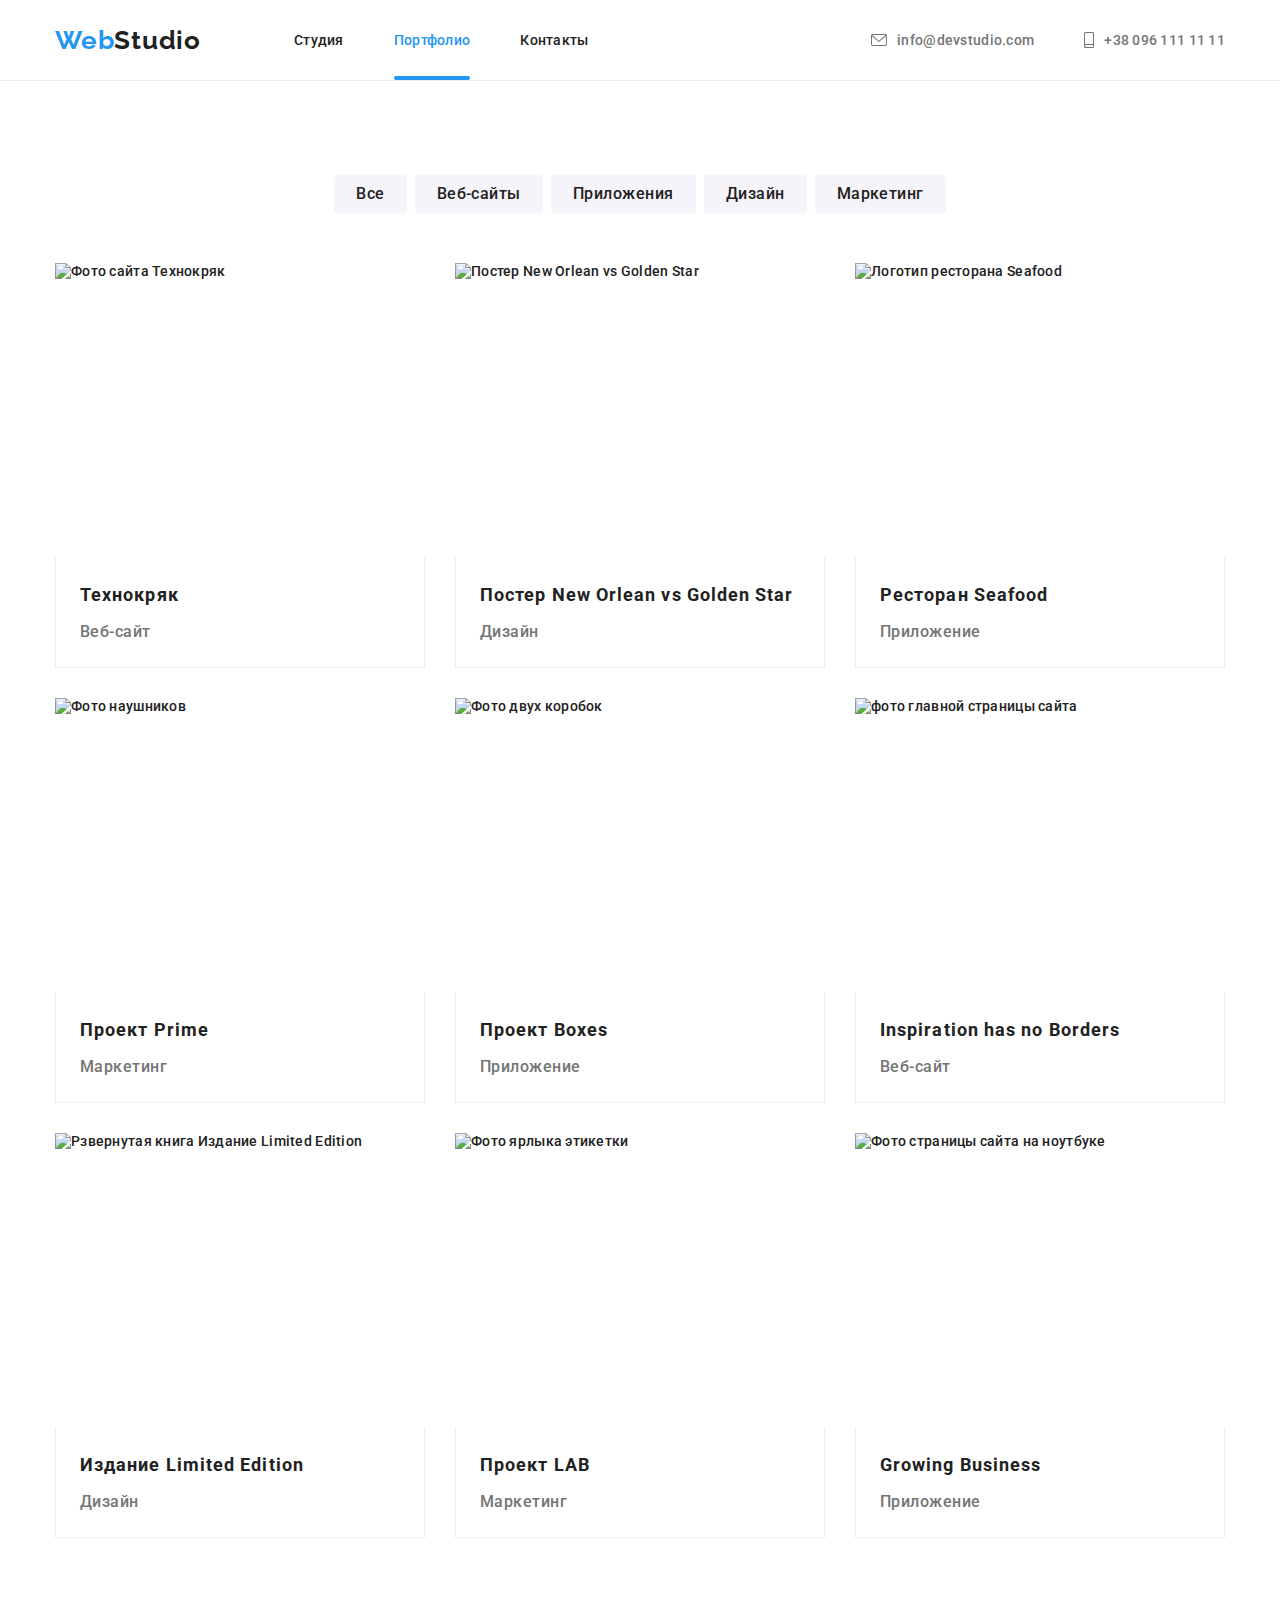
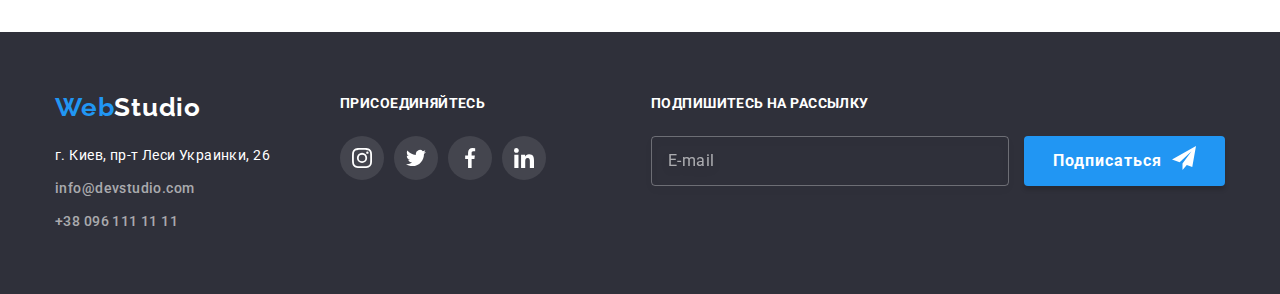
==== portfolio.html @ 84e0e822 "Добавлены основные файлы и оптимизированы картинки" ====
<!DOCTYPE html>
<html lang="ru">
  <head>
    <meta charset="UTF-8" />
    <meta http-equiv="X-UA-Compatible" content="IE=edge" />
    <meta name="viewport" content="width=device-width, initial-scale=1.0" />
    <title>Портфолио</title>
    <link rel="preconnect" href="https://fonts.gstatic.com" />
    <link
      href="https://fonts.googleapis.com/css2?family=Raleway:wght@700&family=Roboto:wght@400;500;700;900&display=swap"
      rel="stylesheet"
    />
    <link
      rel="stylesheet"
      href="https://cdnjs.cloudflare.com/ajax/libs/modern-normalize/1.0.0/modern-normalize.css"
    />
    <link rel="stylesheet" href="./css/main.min.css" />
  </head>
  <body>
  <header class="header">
      <div class="container header-block">
        <nav class="nav-block">
          <a href="./index.html" class="logo">
            <span class="logo-accent">Web</span>Studio</a
          >
          <ul class="nav-block__list list">
            <li class="nav-block__item">
              <a href="./index.html" class="nav-block__link">Студия</a>
            </li>
            <li class="nav-block__item">
              <a href="./portfolio.html" class="nav-block__link current">Портфолио</a>
            </li>
            <li class="nav-block__item"><a href="#address" class="nav-block__link">Контакты</a></li>
          </ul>
        </nav>

        <ul class="contact-nav__list list">
          <li class="contact-nav__item">
            <a href="mailto:info@devstudio.com" class="contact-nav__link">
              <svg class="contact-nav__icon" width="16" height="12">
                <use href="./images/sprite.svg#icon-mail"></use>
              </svg>
              info@devstudio.com
            </a>
          </li>
          <li class="contact-nav__item">
            <a href="tel:+380961111111" class="contact-nav__link">
              <svg class="contact-nav__icon" width="10" height="16">
                <use href="./images/sprite.svg#icon-smartphone"></use>
              </svg>
              +38 096 111 11 11
            </a>
          </li>
        </ul>
      </div>
    </header>
    <main>
      <section class="section">
        <div class="container">
          <ul class="button-project list">
            <li class="button-project__item">
              <button type="button" class="button-project__button">Все</button>
            </li>
            <li class="button-project__item">
              <button type="button" class="button-project__button">Веб-сайты</button>
            </li>
            <li class="button-project__item">
              <button type="button" class="button-project__button">Приложения</button>
            </li>
            <li class="button-project__item">
              <button type="button" class="button-project__button">Дизайн</button>
            </li>
            <li class="button-project__item">
              <button type="button" class="button-project__button">Маркетинг</button>
            </li>
          </ul>
          <h1 class="visually-hidden">Портфолио работ</h1>
          <div class="project">
            <ul class="project__list list">
              <li class="project__item">
                <a href="" class="project__link">
                  <div class="project__overlay">
                    <img
                      class="project__img"
                      src="./images/img1.jpg"
                      alt="Фото сайта Технокряк"
                      width="370"
                    />
                    <div class="project__wrapper">
                      <p class="project__text">
                        Технокряк это современная площадка распространения
                        коронавируса. Компании используют эту платформу для
                        цифрового шпионажа и атак на защищённые сервера
                        конкурентов.
                      </p>
                    </div>
                  </div>
                  <div class="project__box">
                    <h2 class="project__name">Технокряк</h2>
                    <p class="project__type">Веб-сайт</p>
                  </div>
                </a>
              </li>
              <li class="project__item">
                <a href="" class="project__link">
                  <div class="project__overlay">
                    <img
                      class="project__img"
                      src="./images/img2.jpg"
                      alt="Постер New Orlean vs Golden Star"
                      width="370"
                    />
                    <div class="project__wrapper">
                      <p class="project__text">
                        Технокряк это современная площадка распространения
                        коронавируса. Компании используют эту платформу для
                        цифрового шпионажа и атак на защищённые сервера
                        конкурентов.
                      </p>
                    </div>
                  </div>
                  <div class="project__box">
                    <h2 class="project__name">
                      Постер New Orlean vs Golden Star
                    </h2>
                    <p class="project__type">Дизайн</p>
                  </div>
                </a>
              </li>
              <li class="project__item">
                <a href="" class="project__link">
                  <div class="project__overlay">
                    <img
                      class="project__img"
                      src="./images/img3.jpg"
                      alt="Логотип ресторана Seafood"
                      width="370"
                    />
                    <div class="project__wrapper">
                      <p class="project__text">
                        Технокряк это современная площадка распространения
                        коронавируса. Компании используют эту платформу для
                        цифрового шпионажа и атак на защищённые сервера
                        конкурентов.
                      </p>
                    </div>
                  </div>
                  <div class="project__box">
                    <h2 class="project__name">Ресторан Seafood</h2>
                    <p class="project__type">Приложение</p>
                  </div>
                </a>
              </li>
              <li class="project__item">
                <a href="" class="project__link">
                  <div class="project__overlay">
                    <img
                      class="project__img"
                      src="./images/img4.jpg"
                      alt="Фото наушников"
                      width="370"
                    />
                    <div class="project__wrapper">
                      <p class="project__text">
                        Технокряк это современная площадка распространения
                        коронавируса. Компании используют эту платформу для
                        цифрового шпионажа и атак на защищённые сервера
                        конкурентов.
                      </p>
                    </div>
                  </div>
                  <div class="project__box">
                    <h2 class="project__name">Проект Prime</h2>
                    <p class="project__type">Маркетинг</p>
                  </div>
                </a>
              </li>
              <li class="project__item">
                <a href="" class="project__link">
                  <div class="project__overlay">
                    <img
                      class="project__img"
                      src="./images/img5.jpg"
                      alt="Фото двух коробок"
                      width="370"
                    />
                    <div class="project__wrapper">
                      <p class="project__text">
                        Технокряк это современная площадка распространения
                        коронавируса. Компании используют эту платформу для
                        цифрового шпионажа и атак на защищённые сервера
                        конкурентов.
                      </p>
                    </div>
                  </div>
                  <div class="project__box">
                    <h2 class="project__name">Проект Boxes</h2>
                    <p class="project__type">Приложение</p>
                  </div>
                </a>
              </li>
              <li class="project__item">
                <a href="" class="project__link">
                  <div class="project__overlay">
                    <img
                      class="project__img"
                      src="./images/img6.jpg"
                      alt="фото главной страницы сайта"
                      width="370"
                    />
                    <div class="project__wrapper">
                      <p class="project__text">
                        Технокряк это современная площадка распространения
                        коронавируса. Компании используют эту платформу для
                        цифрового шпионажа и атак на защищённые сервера
                        конкурентов.
                      </p>
                    </div>
                  </div>
                  <div class="project__box">
                    <h2 class="project__name">Inspiration has no Borders</h2>
                    <p class="project__type">Веб-сайт</p>
                  </div>
                </a>
              </li>
              <li class="project__item">
                <a href="" class="project__link">
                  <div class="project__overlay">
                    <img
                      class="project__img"
                      src="./images/img7.jpg"
                      alt="Рзвернутая книга Издание Limited Edition"
                      width="370"
                    />
                    <div class="project__wrapper">
                      <p class="project__text">
                        Технокряк это современная площадка распространения
                        коронавируса. Компании используют эту платформу для
                        цифрового шпионажа и атак на защищённые сервера
                        конкурентов.
                      </p>
                    </div>
                  </div>
                  <div class="project__box">
                    <h2 class="project__name">Издание Limited Edition</h2>
                    <p class="project__type">Дизайн</p>
                  </div>
                </a>
              </li>
              <li class="project__item">
                <a href="" class="project__link">
                  <div class="project__overlay">
                    <img
                      class="project__img"
                      src="./images/img8.jpg"
                      alt="Фото ярлыка этикетки"
                      width="370"
                    />
                    <div class="project__wrapper">
                      <p class="project__text">
                        Технокряк это современная площадка распространения
                        коронавируса. Компании используют эту платформу для
                        цифрового шпионажа и атак на защищённые сервера
                        конкурентов.
                      </p>
                    </div>
                  </div>
                  <div class="project__box">
                    <h2 class="project__name">Проект LAB</h2>
                    <p class="project__type">Маркетинг</p>
                  </div>
                </a>
              </li>
              <li class="project__item">
                <a href="" class="project__link">
                  <div class="project__overlay">
                    <img
                      class="project__img"
                      src="./images/img9.jpg"
                      alt="Фото страницы сайта на ноутбуке"
                      width="370"
                    />
                    <div class="project__wrapper">
                      <p class="project__text">
                        Технокряк это современная площадка распространения
                        коронавируса. Компании используют эту платформу для
                        цифрового шпионажа и атак на защищённые сервера
                        конкурентов.
                      </p>
                    </div>
                  </div>
                  <div class="project__box">
                    <h2 class="project__name">Growing Business</h2>
                    <p class="project__type">Приложение</p>
                  </div>
                </a>
              </li>
            </ul>
          </div>
        </div>
      </section>
    </main>
        <footer id="address" class="footer">
      <div class="container">
        <div>
          <a href="./index.html" class="logo footer-logo"
            ><span class="logo-accent">Web</span>Studio</a
          >
          <address class="address">
            г. Киев, пр-т Леси Украинки, 26
            <ul class="footer-list list">
              <li class="footer-list__item">
                <a href="mailto:info@devstudio.com" class="footer-list__link">
                  info@devstudio.com
                </a>
              </li>
              <li class="footer-list__item">
                <a href="tel:+380961111111" class="footer-list__link">+38 096 111 11 11</a>
              </li>
            </ul>
          </address>
        </div>
        <div class="footer-network">
          <b class="footer-network__title">присоединяйтесь</b>
          <ul class="footer-network__list list">
            <li class="footer-network__item">
              <a href="" aria-label="Instagram" class="footer-network__link">
                <svg width="20" height="20">
                  <use href="./images/sprite.svg#icon-instagram"></use>
                </svg>
              </a>
            </li>
            <li class="footer-network__item">
              <a href="" aria-label="Twitter" class="footer-network__link">
                <svg width="20" height="20">
                  <use href="./images/sprite.svg#icon-twitter"></use>
                </svg>
              </a>
            </li>
            <li class="footer-network__item">
              <a href="" aria-label="Facebook" class="footer-network__link">
                <svg width="20" height="20">
                  <use href="./images/sprite.svg#icon-facebook"></use>
                </svg>
              </a>
            </li>
            <li class="footer-network__item">
              <a href="" aria-label="LinkedIn" class="footer-network__link">
                <svg width="20" height="20">
                  <use href="./images/sprite.svg#icon-linkedin"></use>
                </svg>
              </a>
            </li>
          </ul>
        </div>
        <div class="footer-form">
          <b class="footer-form__title">Подпишитесь на рассылку</b>
          <form>
          <input class="footer-form__mail" type="email" name="footer-mail" placeholder="E-mail">
          <button class="footer-form__button" type="submit">Подписаться 
            <svg width="24" height="24" class="footer-form__icon">
              <use href="./images/sprite.svg#telegram"></use></svg>
          </button>
          </form>
      </div>
    </footer>
  </body>
</html>
---- css/main.min.css ----
h1,h2,h3,h4,h5,h6,p{padding:0;margin:0}.list{padding:0;margin:0;list-style:none}.visually-hidden{position:absolute;width:1px;height:1px;margin:-1px;border:0;padding:0;white-space:nowrap;clip-path:inset(100%);clip:rect(0 0 0 0);overflow:hidden}body{font-family:"Roboto",sans-serif;font-style:normal;font-size:14px;background-color:#fff;color:#212121}.container{width:1200px;padding-left:15px;padding-right:15px;margin:0 auto}.section{padding-top:94px;padding-bottom:94px}.section-title{margin-bottom:50px;font-weight:700;font-size:36px;line-height:1.17;text-align:center;letter-spacing:0.03em}.nav-block__link,.contact-nav__link,.project__link,.footer-list__link{font-weight:500;font-family:inherit;line-height:1.142;letter-spacing:0.02em;color:inherit;text-decoration:none;transition:color 250ms cubic-bezier(0.4, 0, 0.2, 1)}.contact-nav__link{display:flex;align-items:center;padding-top:32px;padding-bottom:32px;color:#757575}.contact-nav__link:hover,.contact-nav__link:focus{color:#2196f3}.nav-block__link{display:block;padding-top:32px;padding-bottom:32px}.nav-block__link:hover,.nav-block__link:focus{color:#2196f3}.socnetwork__link{display:flex;fill:#afb1b8;justify-content:center;align-items:center;width:44px;height:44px;border-radius:50%;transition:background-color 250ms cubic-bezier(0.4, 0, 0.2, 1),fill 250ms cubic-bezier(0.4, 0, 0.2, 1)}.socnetwork__link:hover,.socnetwork__link:focus{fill:#fff;background-color:#2196f3}.clients-box__link{display:flex;justify-content:center;align-items:center;border:1px solid #afb1b8;border-radius:4px;width:100%;height:100%;fill:#afb1b8;transition:border 250ms cubic-bezier(0.4, 0, 0.2, 1),fill 250ms cubic-bezier(0.4, 0, 0.2, 1)}.clients-box__link:focus,.clients-box__link:hover{fill:#2196f3;border:1px solid #2196f3}.project__link{display:inline-block;transition:box-shadow 250ms cubic-bezier(0.4, 0, 0.2, 1)}.project__link:hover,.project__link:focus{box-shadow:0px 1px 1px rgba(0,0,0,0.12),0px 4px 4px rgba(0,0,0,0.06),1px 4px 6px rgba(0,0,0,0.16)}.footer-list__link{font-family:inherit;font-size:14px;line-height:1.71;letter-spacing:0.03em;color:rgba(255,255,255,0.6)}.footer-network__link{display:flex;width:100%;height:100%;justify-content:center;align-items:center;fill:#fff;background-color:rgba(255,255,255,0.1);border-radius:50%;transition:background-color 250ms cubic-bezier(0.4, 0, 0.2, 1)}.footer-network__link:focus,.footer-network__link:hover{background-color:#2196f3}.header{border-bottom:1px solid #ececec}.header-block{display:flex}.nav-block{display:flex;align-items:center}.nav-block__list{display:flex}.nav-block__item+.nav-block__item{margin-left:50px}.nav-block__item:first-child{margin-left:93px}.contact-nav__list{display:flex;margin-left:auto}.contact-nav__item+.contact-nav__item{margin-left:50px}.contact-nav__icon{fill:currentColor;margin-right:10px}.current{position:relative;color:#2196f3}.current::after{position:absolute;bottom:0;left:0;content:"";display:inline-block;width:100%;height:4px;border-radius:2px;background-color:#2196f3}.logo{font-family:Raleway;font-weight:bold;font-size:26px;line-height:1.192;letter-spacing:0.03em;color:inherit;text-decoration:none;transition:color 250ms cubic-bezier(0.4, 0, 0.2, 1)}.logo:focus,.logo:hover{color:#2196f3}.logo-accent{color:#2196f3}.footer-logo{color:#fff}.hero{background-color:#2f303a;background-image:linear-gradient(rgba(47,48,58,0.4), rgba(47,48,58,0.4)),url(../images/fonhero.jpg);background-repeat:no-repeat;background-position:center;background-size:cover;max-width:1600px;height:600px;padding-top:200px;padding-bottom:200px;margin-left:auto;margin-right:auto}.hero__title{margin:0 auto 30px;width:696px;font-weight:900;font-size:44px;line-height:1.363;text-align:center;letter-spacing:0.06em;text-transform:uppercase;color:#fff}.hero__button{margin-left:auto;margin-right:auto;padding:10px 32px;border-radius:4px;border-style:none;display:block;font-weight:700;font-family:inherit;font-size:16px;line-height:1.875;letter-spacing:0.06em;background-color:#2196f3;color:#fff;cursor:pointer;transition:background-color 250ms cubic-bezier(0.4, 0, 0.2, 1)}.hero__button:hover,.hero__button:focus{background-color:#188ce8}.features{display:flex}.features__item{width:270px}.features__wrapper{display:flex;justify-content:center;align-items:center;height:120px;margin-bottom:30px;border-radius:4px;background-color:#f5f4fa}.features__item+.features__item{margin-left:30px}.features__title{margin-bottom:10px;font-weight:700;font-size:14px;line-height:1.142;letter-spacing:0.03em;text-transform:uppercase}.features__text{line-height:1.714;letter-spacing:0.03em;color:#757575}.work{padding-top:0}.foto-box{display:flex}.foto-box__item{position:relative}.foto-box__item+.foto-box__item{margin-left:30px}.foto-box__image{display:block}.foto-box__name{position:absolute;left:0;bottom:0;padding-top:27px;padding-bottom:27px;width:100%;height:70px;background-color:rgba(47,48,58,0.8);z-index:2}.foto-box__text{font-weight:700;line-height:1, 142;text-align:center;letter-spacing:0.03em;text-transform:uppercase;color:#fff}.team{background-color:#f5f4fa}.team-box{display:flex}.team-box__item+.team-box__item{margin-left:30px}.team-box__item{background:#fff;box-shadow:0px 1px 3px rgba(0,0,0,0.12),0px 1px 1px rgba(0,0,0,0.14),0px 2px 1px rgba(0,0,0,0.2);border-radius:0px 0px 4px 4px}.team-box__wrapper{padding:30px 32px}.team-box__name{font-weight:500;font-size:16px;line-height:1.18;letter-spacing:0.03em;text-align:center;margin-bottom:10px}.team-box__profession{margin-bottom:16px;font-weight:400;font-size:16px;line-height:1.18;letter-spacing:0.03em;color:#757575;text-align:center}.socnetwork{display:flex;justify-content:space-between;align-items:center}.clients-box{display:flex;justify-content:space-between}.clients-box__item{width:170px;height:92px}.button-project{display:flex;justify-content:center}.button-project__item:not(:last-child){margin-right:8px}.button-project__button{display:block;font-family:inherit;font-weight:500;font-size:16px;line-height:1.625;text-align:center;letter-spacing:0.03em;color:#212121;padding:6px 22px;background:#f5f4fa;border-radius:4px;border-style:none;cursor:pointer;transition:box-shadow 250ms cubic-bezier(0.4, 0, 0.2, 1),color 250ms cubic-bezier(0.4, 0, 0.2, 1),background-color 250ms cubic-bezier(0.4, 0, 0.2, 1)}.button-project__button:hover,.button-project__button:focus{background-color:#2196f3;color:#fff;box-shadow:0px 3px 1px rgba(0,0,0,0.1),0px 1px 2px rgba(0,0,0,0.08),0px 2px 2px rgba(0,0,0,0.12)}.project__img{display:block}.project{margin-top:50px}.project__list{display:flex;flex-wrap:wrap}.project__item:not(:nth-child(3n)){margin-right:30px}.project__item:not(:nth-last-child(-n+3)){margin-bottom:30px}.project__name{font-weight:700;font-size:18px;line-height:2;letter-spacing:0.06em}.project__type{margin-top:4px;font-size:16px;line-height:1.87;letter-spacing:0.03em;color:#757575}.project__box{padding-top:20px;padding-left:24px;padding-bottom:20px;border-left:1px solid #eeeeee;border-right:1px solid #eeeeee;border-bottom:1px solid #eeeeee;background:#fff}.project__overlay{position:relative;overflow:hidden;width:370px;height:294px}.project__wrapper{position:absolute;left:0;top:0;padding:63px 24px;width:100%;height:100%;background:rgba(33,150,243,0.9);transform:translateY(100%);transition:transform 250ms cubic-bezier(0.4, 0, 0.2, 1)}.project__text{font-family:Roboto;font-style:normal;font-weight:400;font-size:18px;line-height:1.56;letter-spacing:0.03em;color:#fff}.project__link:hover .project__wrapper,.project__link:focus .project__wrapper{transform:translateY(0)}.footer{padding-top:60px;padding-bottom:60px;background-color:#2f303a;color:#fff;line-height:1.714;letter-spacing:0.03em}.footer .container{display:flex}.address{margin-top:20px;font-style:inherit;font-weight:400;line-height:1.71;letter-spacing:0.03em}.footer-list__item{margin-top:9px}.footer-network__title,.footer-form__title{display:block;font-weight:700;font-size:14px;line-height:1, 14;letter-spacing:0.03em;text-transform:uppercase;margin-bottom:20px}.footer-network{margin-left:70px}.footer-network__list{display:flex;width:206px;justify-content:space-between}.footer-network__item{width:44px;height:44px}.backdrop{position:fixed;top:0;left:0;width:100%;height:100%;background-color:rgba(0,0,0,0.2);opacity:1;visibility:visible;z-index:3;transition:opacity 250ms cubic-bezier(0.4, 0, 0.2, 1),visibility 250ms cubic-bezier(0.4, 0, 0.2, 1)}.backdrop.is-hidden{visibility:hidden;opacity:0;pointer-events:none}.modal{position:absolute;top:50%;left:50%;min-width:528px;min-height:581px;padding:40px;background-color:#fff;box-shadow:0px 1px 3px rgba(0,0,0,0.12),0px 1px 1px rgba(0,0,0,0.14),0px 2px 1px rgba(0,0,0,0.2);border-radius:4px;transform:translate(-50%, -50%) scale(1);transition:transform 250ms cubic-bezier(0.4, 0, 0.2, 1)}.backdrop.is-hidden .modal{transform:translate(-50%, -50%) scale(1.4)}.modal__button{position:absolute;top:8px;right:8px;width:30px;height:30px;color:currentColor;background-color:#fff;border-radius:50%;border:1px solid rgba(0,0,0,0.1);box-sizing:border-box;cursor:pointer;fill:currentColor;transition:fill 250ms cubic-bezier(0.4, 0, 0.2, 1)}.modal__button:hover,.modal__button:focus{fill:#2196f3}.modal__icon{position:absolute;top:50%;left:50%;transform:translate(-50%, -50%);fill:inherit}.footer-form{margin-left:auto}.footer-form__mail{display:inline-block;width:358px;height:50px;padding-left:16px;border:1px solid rgba(255,255,255,0.3);box-sizing:border-box;filter:drop-shadow(0px 4px 4px rgba(0,0,0,0.15));border-radius:4px;background-color:inherit;color:#fff;cursor:pointer}.footer-form__mail::placeholder{font-size:16px;line-height:1.25;letter-spacing:0.03em;color:rgba(255,255,255,0.6)}.footer-form__button{display:inline-flex;text-align:center;justify-content:center;padding:8px 27px;margin-left:12px;background:#2196f3;border-color:transparent;box-shadow:0px 4px 4px rgba(0,0,0,0.15);border-radius:4px;color:#fff;font-weight:700;font-size:16px;line-height:1.875;letter-spacing:0.06em;cursor:pointer}.footer-form__icon{margin-left:10px}.form__title{font-family:Roboto;font-style:normal;font-weight:700;font-size:20px;line-height:1.15;text-align:center;letter-spacing:0.03em;margin-bottom:12px}.form__field{position:relative;display:flex;flex-direction:column;font-weight:400;font-size:12px;line-height:1.17;letter-spacing:0.01em;margin-bottom:10px}.textarea{margin-bottom:20px}.form__text{margin-bottom:4px;color:#757575}.form__input{height:40px;border:1px solid rgba(33,33,33,0.2);box-sizing:border-box;border-radius:4px;padding-left:42px;transition:border 250ms cubic-bezier(0.4, 0, 0.2, 1),cursor 250ms cubic-bezier(0.4, 0, 0.2, 1)}.form__field:hover .form__input,.form__field:focus .form__input{border:1px solid #2196f3;cursor:pointer}.form__icon{position:absolute;top:65%;left:12px;transform:translateY(-50%);width:18px;fill:currentColor;transition:fill 250ms cubic-bezier(0.4, 0, 0.2, 1)}.form__field:hover .form__icon,.form__field:focus .form__icon{fill:#2196f3}.form__feedback{resize:none;height:120px;padding:12px 16px;border:1px solid rgba(33,33,33,0.2);box-sizing:border-box;border-radius:2px;transition:border 250ms cubic-bezier(0.4, 0, 0.2, 1),cursor 250ms cubic-bezier(0.4, 0, 0.2, 1)}.form__field:hover .form__feedback,.form__field:focus .form__feedback{border:1px solid #2196f3;cursor:pointer}.policy{position:relative}.policy__checkbox{appearance:none}.policy__text{display:inline-block;margin-bottom:30px;margin-left:36px;font-style:normal;font-weight:400;font-size:14px;line-height:1.71;letter-spacing:0.03em;color:#757575}.policy__link{color:#2196f3}.policy__icon{position:absolute;top:5px;left:13px;width:16px;height:15px;border:2px solid #212121;border-radius:4px;background-size:contain;transition:background-color 250ms cubic-bezier(0.4, 0, 0.2, 1),border 250ms cubic-bezier(0.4, 0, 0.2, 1)}.policy__checkbox:checked+.policy__text .policy__icon{background-color:#2196f3;border:none}.form__button{display:flex;text-align:center;justify-content:center;padding:8px 54px;margin-right:auto;margin-left:auto;background:#2196f3;border-color:transparent;box-shadow:0px 4px 4px rgba(0,0,0,0.15);border-radius:4px;color:#fff;font-weight:700;font-size:16px;line-height:1.875;letter-spacing:0.06em;cursor:pointer}
/*# sourceMappingURL=main.min.css.map */
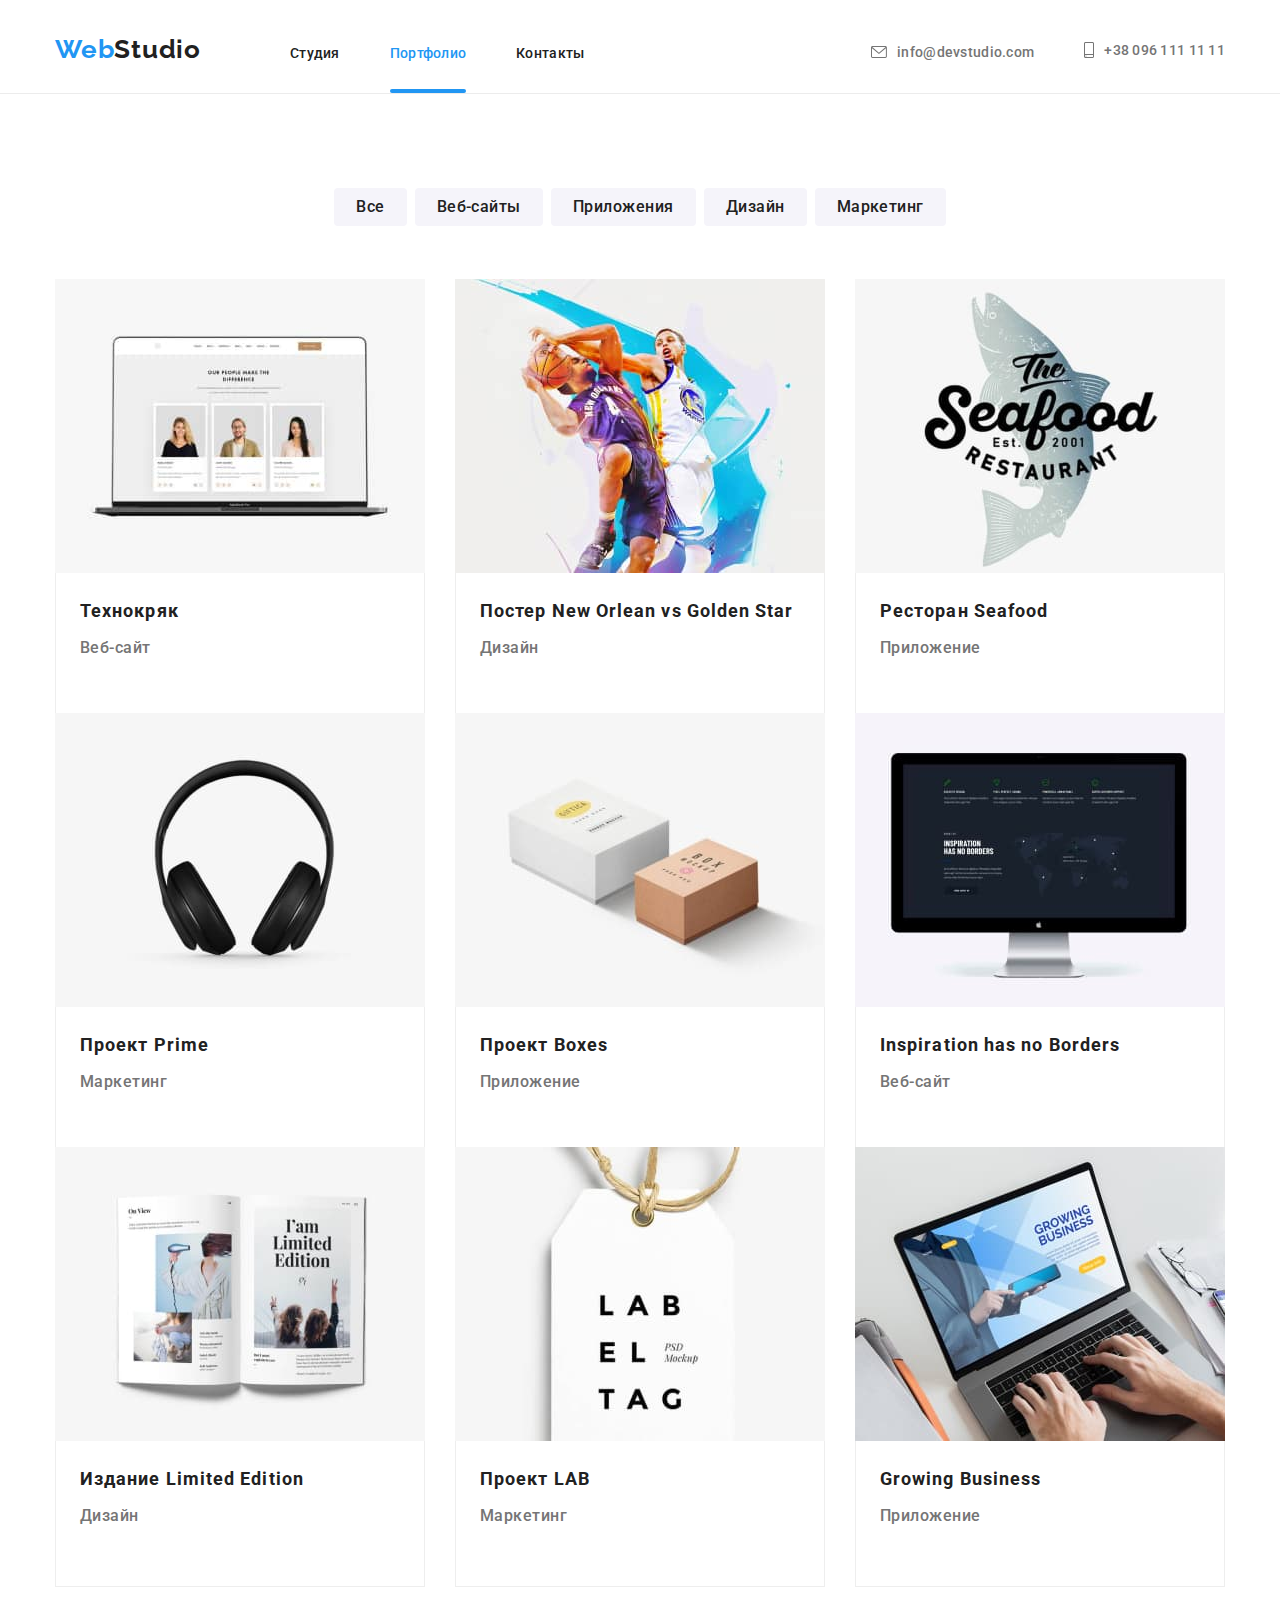
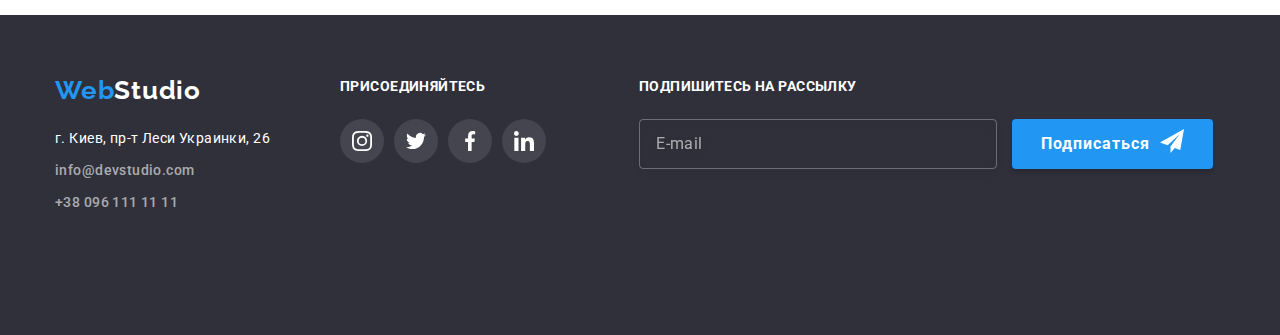
==== commit 004e14f7: "Сделана разметка для 4 вариантов" ====
--- a/portfolio.html
+++ b/portfolio.html
@@ -17,74 +17,101 @@
     <link rel="stylesheet" href="./css/main.min.css" />
   </head>
   <body>
-  <header class="header">
+    <header class="header">
       <div class="container header-block">
-        <nav class="nav-block">
-          <a href="./index.html" class="logo">
-            <span class="logo-accent">Web</span>Studio</a
-          >
-          <ul class="nav-block__list list">
-            <li class="nav-block__item">
-              <a href="./index.html" class="nav-block__link">Студия</a>
-            </li>
-            <li class="nav-block__item">
-              <a href="./portfolio.html" class="nav-block__link current">Портфолио</a>
-            </li>
-            <li class="nav-block__item"><a href="#address" class="nav-block__link">Контакты</a></li>
+        <a href="./index.html" class="logo">
+          <span class="logo-accent">Web</span>Studio</a
+        >
+        <button type="button" class="header-modal__button menu-open">
+          <svg width="40" height="40" class="header-modal__svg">
+            <use href="./images/sprite.svg#menu-open"></use>
+          </svg>
+        </button>
+        <div class="header-nav">
+          <nav class="nav-block">
+            <ul class="nav-block__list">
+              <li class="nav-block__item">
+                <a href="./index.html" class="nav-block__link">Студия</a>
+              </li>
+              <li class="nav-block__item">
+                <a href="./portfolio.html" class="nav-block__link current"
+                  >Портфолио</a
+                >
+              </li>
+              <li class="nav-block__item">
+                <a href="#address" class="nav-block__link">Контакты</a>
+              </li>
+            </ul>
+          </nav>
+
+          <ul class="contact-nav__list">
+            <li class="contact-nav__item">
+              <a href="mailto:info@devstudio.com" class="contact-nav__link">
+                <svg class="contact-nav__icon" width="16" height="12">
+                  <use href="./images/sprite.svg#icon-mail"></use>
+                </svg>
+                info@devstudio.com
+              </a>
+            </li>
+            <li class="contact-nav__item">
+              <a href="tel:+380961111111" class="contact-nav__link">
+                <svg class="contact-nav__icon" width="10" height="16">
+                  <use href="./images/sprite.svg#icon-smartphone"></use>
+                </svg>
+                +38 096 111 11 11
+              </a>
+            </li>
           </ul>
-        </nav>
-
-        <ul class="contact-nav__list list">
-          <li class="contact-nav__item">
-            <a href="mailto:info@devstudio.com" class="contact-nav__link">
-              <svg class="contact-nav__icon" width="16" height="12">
-                <use href="./images/sprite.svg#icon-mail"></use>
-              </svg>
-              info@devstudio.com
-            </a>
-          </li>
-          <li class="contact-nav__item">
-            <a href="tel:+380961111111" class="contact-nav__link">
-              <svg class="contact-nav__icon" width="10" height="16">
-                <use href="./images/sprite.svg#icon-smartphone"></use>
-              </svg>
-              +38 096 111 11 11
-            </a>
-          </li>
-        </ul>
+        </div>
       </div>
     </header>
     <main>
       <section class="section">
         <div class="container">
-          <ul class="button-project list">
+          <ul class="button-project">
             <li class="button-project__item">
               <button type="button" class="button-project__button">Все</button>
             </li>
             <li class="button-project__item">
-              <button type="button" class="button-project__button">Веб-сайты</button>
+              <button type="button" class="button-project__button">
+                Веб-сайты
+              </button>
             </li>
             <li class="button-project__item">
-              <button type="button" class="button-project__button">Приложения</button>
+              <button type="button" class="button-project__button">
+                Приложения
+              </button>
             </li>
             <li class="button-project__item">
-              <button type="button" class="button-project__button">Дизайн</button>
+              <button type="button" class="button-project__button">
+                Дизайн
+              </button>
             </li>
             <li class="button-project__item">
-              <button type="button" class="button-project__button">Маркетинг</button>
+              <button type="button" class="button-project__button">
+                Маркетинг
+              </button>
             </li>
           </ul>
           <h1 class="visually-hidden">Портфолио работ</h1>
           <div class="project">
-            <ul class="project__list list">
-              <li class="project__item">
-                <a href="" class="project__link">
-                  <div class="project__overlay">
-                    <img
-                      class="project__img"
-                      src="./images/img1.jpg"
+            <ul class="project__list">
+              <li class="project__item">
+                <a href="" class="project__link">
+                  <div class="project__overlay">
+                    <img
+                      class="project__img"
+                      srcset="
+                        ./images/tablet/img1.jpg    354w,
+                        ./images/desktop/img1.jpg   370w,
+                        ./images/mobile/img1.jpg    450w,
+                        ./images/tablet/img12x.jpg  708w,
+                        ./images/desktop/img12x.jpg 740w,
+                        ./images/mobile/img12x.jpg  900w
+                      "
+                      sizes="(min-width: 1200px) 370px, (min-width: 768px) 354px, (min-width: 480px) 450px, 270px"
+                      src="./images/tablet/img1.jpg"
                       alt="Фото сайта Технокряк"
-                      width="370"
                     />
                     <div class="project__wrapper">
                       <p class="project__text">
@@ -106,9 +133,17 @@
                   <div class="project__overlay">
                     <img
                       class="project__img"
-                      src="./images/img2.jpg"
+                      srcset="
+                        ./images/tablet/img2.jpg    354w,
+                        ./images/desktop/img2.jpg   370w,
+                        ./images/mobile/img2.jpg    450w,
+                        ./images/tablet/img22x.jpg  708w,
+                        ./images/desktop/img22x.jpg 740w,
+                        ./images/mobile/img22x.jpg  900w
+                      "
+                      sizes="(min-width: 1200px) 370px, (min-width: 768px) 354px, (min-width: 480px) 450px, 270px"
+                      src="./images/tablet/img2.jpg"
                       alt="Постер New Orlean vs Golden Star"
-                      width="370"
                     />
                     <div class="project__wrapper">
                       <p class="project__text">
@@ -132,9 +167,17 @@
                   <div class="project__overlay">
                     <img
                       class="project__img"
-                      src="./images/img3.jpg"
+                      srcset="
+                        ./images/tablet/img3.jpg    354w,
+                        ./images/desktop/img3.jpg   370w,
+                        ./images/mobile/img3.jpg    450w,
+                        ./images/tablet/img32x.jpg  708w,
+                        ./images/desktop/img32x.jpg 740w,
+                        ./images/mobile/img32x.jpg  900w
+                      "
+                      sizes="(min-width: 1200px) 370px, (min-width: 768px) 354px, (min-width: 480px) 450px, 270px"
+                      src="./images/tablet/img3.jpg"
                       alt="Логотип ресторана Seafood"
-                      width="370"
                     />
                     <div class="project__wrapper">
                       <p class="project__text">
@@ -156,9 +199,17 @@
                   <div class="project__overlay">
                     <img
                       class="project__img"
-                      src="./images/img4.jpg"
+                      srcset="
+                        ./images/tablet/img4.jpg    354w,
+                        ./images/desktop/img4.jpg   370w,
+                        ./images/mobile/img4.jpg    450w,
+                        ./images/tablet/img42x.jpg  708w,
+                        ./images/desktop/img42x.jpg 740w,
+                        ./images/mobile/img42x.jpg  900w
+                      "
+                      sizes="(min-width: 1200px) 370px, (min-width: 768px) 354px, (min-width: 480px) 450px, 270px"
+                      src="./images/tablet/img4.jpg"
                       alt="Фото наушников"
-                      width="370"
                     />
                     <div class="project__wrapper">
                       <p class="project__text">
@@ -180,9 +231,17 @@
                   <div class="project__overlay">
                     <img
                       class="project__img"
-                      src="./images/img5.jpg"
+                      srcset="
+                        ./images/tablet/img5.jpg    354w,
+                        ./images/desktop/img5.jpg   370w,
+                        ./images/mobile/img5.jpg    450w,
+                        ./images/tablet/img52x.jpg  708w,
+                        ./images/desktop/img52x.jpg 740w,
+                        ./images/mobile/img52x.jpg  900w
+                      "
+                      sizes="(min-width: 1200px) 370px, (min-width: 768px) 354px, (min-width: 480px) 450px, 270px"
+                      src="./images/tablet/img5.jpg"
                       alt="Фото двух коробок"
-                      width="370"
                     />
                     <div class="project__wrapper">
                       <p class="project__text">
@@ -204,9 +263,17 @@
                   <div class="project__overlay">
                     <img
                       class="project__img"
-                      src="./images/img6.jpg"
+                      srcset="
+                        ./images/tablet/img6.jpg    354w,
+                        ./images/desktop/img6.jpg   370w,
+                        ./images/mobile/img6.jpg    450w,
+                        ./images/tablet/img62x.jpg  708w,
+                        ./images/desktop/img62x.jpg 740w,
+                        ./images/mobile/img62x.jpg  900w
+                      "
+                      sizes="(min-width: 1200px) 370px, (min-width: 768px) 354px, (min-width: 480px) 450px, 270px"
+                      src="./images/tablet/img6.jpg"
                       alt="фото главной страницы сайта"
-                      width="370"
                     />
                     <div class="project__wrapper">
                       <p class="project__text">
@@ -228,9 +295,17 @@
                   <div class="project__overlay">
                     <img
                       class="project__img"
-                      src="./images/img7.jpg"
+                      srcset="
+                        ./images/tablet/img7.jpg    354w,
+                        ./images/desktop/img7.jpg   370w,
+                        ./images/mobile/img7.jpg    450w,
+                        ./images/tablet/img72x.jpg  708w,
+                        ./images/desktop/img72x.jpg 740w,
+                        ./images/mobile/img72x.jpg  900w
+                      "
+                      sizes="(min-width: 1200px) 370px, (min-width: 768px) 354px, (min-width: 480px) 450px, 270px"
+                      src="./images/tablet/img7.jpg"
                       alt="Рзвернутая книга Издание Limited Edition"
-                      width="370"
                     />
                     <div class="project__wrapper">
                       <p class="project__text">
@@ -252,9 +327,17 @@
                   <div class="project__overlay">
                     <img
                       class="project__img"
-                      src="./images/img8.jpg"
+                      srcset="
+                        ./images/tablet/img8.jpg    354w,
+                        ./images/desktop/img8.jpg   370w,
+                        ./images/mobile/img8.jpg    450w,
+                        ./images/tablet/img82x.jpg  708w,
+                        ./images/desktop/img82x.jpg 740w,
+                        ./images/mobile/img82x.jpg  900w
+                      "
+                      sizes="(min-width: 1200px) 370px, (min-width: 768px) 354px, (min-width: 480px) 450px, 270px"
+                      src="./images/tablet/img8.jpg"
                       alt="Фото ярлыка этикетки"
-                      width="370"
                     />
                     <div class="project__wrapper">
                       <p class="project__text">
@@ -276,9 +359,17 @@
                   <div class="project__overlay">
                     <img
                       class="project__img"
-                      src="./images/img9.jpg"
+                      srcset="
+                        ./images/tablet/img9.jpg    354w,
+                        ./images/desktop/img9.jpg   370w,
+                        ./images/mobile/img9.jpg    450w,
+                        ./images/tablet/img92x.jpg  708w,
+                        ./images/desktop/img92x.jpg 740w,
+                        ./images/mobile/img92x.jpg  900w
+                      "
+                      sizes="(min-width: 1200px) 370px, (min-width: 768px) 354px, (min-width: 480px) 450px, 270px"
+                      src="./images/tablet/img9.jpg"
                       alt="Фото страницы сайта на ноутбуке"
-                      width="370"
                     />
                     <div class="project__wrapper">
                       <p class="project__text">
@@ -300,69 +391,140 @@
         </div>
       </section>
     </main>
-        <footer id="address" class="footer">
+    <footer id="address" class="footer">
       <div class="container">
-        <div>
-          <a href="./index.html" class="logo footer-logo"
-            ><span class="logo-accent">Web</span>Studio</a
-          >
-          <address class="address">
-            г. Киев, пр-т Леси Украинки, 26
-            <ul class="footer-list list">
-              <li class="footer-list__item">
-                <a href="mailto:info@devstudio.com" class="footer-list__link">
-                  info@devstudio.com
-                </a>
-              </li>
-              <li class="footer-list__item">
-                <a href="tel:+380961111111" class="footer-list__link">+38 096 111 11 11</a>
+        <div class="footer__wrapper">
+          <div>
+            <a href="./index.html" class="logo footer-logo"
+              ><span class="logo-accent">Web</span>Studio</a
+            >
+            <address class="address">
+              г. Киев, пр-т Леси Украинки, 26
+              <ul class="footer-list">
+                <li class="footer-list__item">
+                  <a href="mailto:info@devstudio.com" class="footer-list__link">
+                    info@devstudio.com
+                  </a>
+                </li>
+                <li class="footer-list__item">
+                  <a href="tel:+380961111111" class="footer-list__link"
+                    >+38 096 111 11 11</a
+                  >
+                </li>
+              </ul>
+            </address>
+          </div>
+
+          <div class="footer-network">
+            <b class="footer-network__title">присоединяйтесь</b>
+            <ul class="footer-network__list">
+              <li class="footer-network__item">
+                <a href="" aria-label="Instagram" class="footer-network__link">
+                  <svg width="20" height="20">
+                    <use href="./images/sprite.svg#icon-instagram"></use>
+                  </svg>
+                </a>
+              </li>
+              <li class="footer-network__item">
+                <a href="" aria-label="Twitter" class="footer-network__link">
+                  <svg width="20" height="20">
+                    <use href="./images/sprite.svg#icon-twitter"></use>
+                  </svg>
+                </a>
+              </li>
+              <li class="footer-network__item">
+                <a href="" aria-label="Facebook" class="footer-network__link">
+                  <svg width="20" height="20">
+                    <use href="./images/sprite.svg#icon-facebook"></use>
+                  </svg>
+                </a>
+              </li>
+              <li class="footer-network__item">
+                <a href="" aria-label="LinkedIn" class="footer-network__link">
+                  <svg width="20" height="20">
+                    <use href="./images/sprite.svg#icon-linkedin"></use>
+                  </svg>
+                </a>
               </li>
             </ul>
-          </address>
-        </div>
-        <div class="footer-network">
-          <b class="footer-network__title">присоединяйтесь</b>
-          <ul class="footer-network__list list">
-            <li class="footer-network__item">
-              <a href="" aria-label="Instagram" class="footer-network__link">
-                <svg width="20" height="20">
-                  <use href="./images/sprite.svg#icon-instagram"></use>
-                </svg>
-              </a>
-            </li>
-            <li class="footer-network__item">
-              <a href="" aria-label="Twitter" class="footer-network__link">
-                <svg width="20" height="20">
-                  <use href="./images/sprite.svg#icon-twitter"></use>
-                </svg>
-              </a>
-            </li>
-            <li class="footer-network__item">
-              <a href="" aria-label="Facebook" class="footer-network__link">
-                <svg width="20" height="20">
-                  <use href="./images/sprite.svg#icon-facebook"></use>
-                </svg>
-              </a>
-            </li>
-            <li class="footer-network__item">
-              <a href="" aria-label="LinkedIn" class="footer-network__link">
-                <svg width="20" height="20">
-                  <use href="./images/sprite.svg#icon-linkedin"></use>
-                </svg>
-              </a>
-            </li>
-          </ul>
+          </div>
         </div>
         <div class="footer-form">
           <b class="footer-form__title">Подпишитесь на рассылку</b>
           <form>
-          <input class="footer-form__mail" type="email" name="footer-mail" placeholder="E-mail">
-          <button class="footer-form__button" type="submit">Подписаться 
-            <svg width="24" height="24" class="footer-form__icon">
-              <use href="./images/sprite.svg#telegram"></use></svg>
-          </button>
+            <input
+              class="footer-form__mail"
+              type="email"
+              name="footer-mail"
+              placeholder="E-mail"
+            />
+            <button class="footer-form__button" type="submit">
+              Подписаться
+              <svg width="24" height="24" class="footer-form__icon">
+                <use href="./images/sprite.svg#telegram"></use>
+              </svg>
+            </button>
           </form>
+        </div>
       </div>
     </footer>
+    <div class="mobile-nav is-hidden">
+      <div class="mobile-nav__container">
+        <button type="button" class="header-modal__button menu-close">
+          <svg width="40" height="40" class="header-modal__svg">
+            <use href="./images/sprite.svg#menu-close"></use>
+          </svg>
+        </button>
+        <ul class="mobile-nav__list">
+          <li class="mobile-nav__item">
+            <a href="./index.html" class="mobile-nav__link">Студия</a>
+          </li>
+          <li class="mobile-nav__item">
+            <a href="./portfolio.html" class="mobile-nav__link current-mobile"
+              >Портфолио</a
+            >
+          </li>
+          <li class="mobile-nav__item">
+            <a href="#address" class="mobile-nav__link">Контакты</a>
+          </li>
+        </ul>
+        <div class="mobile-nav__wrapper">
+          <ul class="mobile-nav__contact-list">
+            <li
+              class="
+                mobile-nav__contact-item mobile-nav__contact-item--big-blue
+              "
+            >
+              <a href="tel:+380961111111" class="mobile-nav__contact-link">
+                +38 096 111 11 11
+              </a>
+            </li>
+            <li class="mobile-nav__contact-item">
+              <a
+                href="mailto:info@devstudio.com"
+                class="mobile-nav__contact-link"
+              >
+                info@devstudio.com
+              </a>
+            </li>
+          </ul>
+          <ul class="mobile-nav__social-list">
+            <li class="mobile-nav__social-item">
+              <a href="#" class="mobile-nav__social-link"> Instagram </a>
+            </li>
+            <li class="mobile-nav__social-item">
+              <a href="#" class="mobile-nav__social-link"> Twitter </a>
+            </li>
+            <li class="mobile-nav__social-item">
+              <a href="#" class="mobile-nav__social-link"> Facebook </a>
+            </li>
+            <li class="mobile-nav__social-item">
+              <a href="#" class="mobile-nav__social-link"> LinkedIn </a>
+            </li>
+          </ul>
+        </div>
+      </div>
+    </div>
+    <script src="./js/menu.js"></script>
   </body>
 </html>
--- a/css/main.min.css
+++ b/css/main.min.css
@@ -1,2 +1,2 @@
-h1,h2,h3,h4,h5,h6,p{padding:0;margin:0}.list{padding:0;margin:0;list-style:none}.visually-hidden{position:absolute;width:1px;height:1px;margin:-1px;border:0;padding:0;white-space:nowrap;clip-path:inset(100%);clip:rect(0 0 0 0);overflow:hidden}body{font-family:"Roboto",sans-serif;font-style:normal;font-size:14px;background-color:#fff;color:#212121}.container{width:1200px;padding-left:15px;padding-right:15px;margin:0 auto}.section{padding-top:94px;padding-bottom:94px}.section-title{margin-bottom:50px;font-weight:700;font-size:36px;line-height:1.17;text-align:center;letter-spacing:0.03em}.nav-block__link,.contact-nav__link,.project__link,.footer-list__link{font-weight:500;font-family:inherit;line-height:1.142;letter-spacing:0.02em;color:inherit;text-decoration:none;transition:color 250ms cubic-bezier(0.4, 0, 0.2, 1)}.contact-nav__link{display:flex;align-items:center;padding-top:32px;padding-bottom:32px;color:#757575}.contact-nav__link:hover,.contact-nav__link:focus{color:#2196f3}.nav-block__link{display:block;padding-top:32px;padding-bottom:32px}.nav-block__link:hover,.nav-block__link:focus{color:#2196f3}.socnetwork__link{display:flex;fill:#afb1b8;justify-content:center;align-items:center;width:44px;height:44px;border-radius:50%;transition:background-color 250ms cubic-bezier(0.4, 0, 0.2, 1),fill 250ms cubic-bezier(0.4, 0, 0.2, 1)}.socnetwork__link:hover,.socnetwork__link:focus{fill:#fff;background-color:#2196f3}.clients-box__link{display:flex;justify-content:center;align-items:center;border:1px solid #afb1b8;border-radius:4px;width:100%;height:100%;fill:#afb1b8;transition:border 250ms cubic-bezier(0.4, 0, 0.2, 1),fill 250ms cubic-bezier(0.4, 0, 0.2, 1)}.clients-box__link:focus,.clients-box__link:hover{fill:#2196f3;border:1px solid #2196f3}.project__link{display:inline-block;transition:box-shadow 250ms cubic-bezier(0.4, 0, 0.2, 1)}.project__link:hover,.project__link:focus{box-shadow:0px 1px 1px rgba(0,0,0,0.12),0px 4px 4px rgba(0,0,0,0.06),1px 4px 6px rgba(0,0,0,0.16)}.footer-list__link{font-family:inherit;font-size:14px;line-height:1.71;letter-spacing:0.03em;color:rgba(255,255,255,0.6)}.footer-network__link{display:flex;width:100%;height:100%;justify-content:center;align-items:center;fill:#fff;background-color:rgba(255,255,255,0.1);border-radius:50%;transition:background-color 250ms cubic-bezier(0.4, 0, 0.2, 1)}.footer-network__link:focus,.footer-network__link:hover{background-color:#2196f3}.header{border-bottom:1px solid #ececec}.header-block{display:flex}.nav-block{display:flex;align-items:center}.nav-block__list{display:flex}.nav-block__item+.nav-block__item{margin-left:50px}.nav-block__item:first-child{margin-left:93px}.contact-nav__list{display:flex;margin-left:auto}.contact-nav__item+.contact-nav__item{margin-left:50px}.contact-nav__icon{fill:currentColor;margin-right:10px}.current{position:relative;color:#2196f3}.current::after{position:absolute;bottom:0;left:0;content:"";display:inline-block;width:100%;height:4px;border-radius:2px;background-color:#2196f3}.logo{font-family:Raleway;font-weight:bold;font-size:26px;line-height:1.192;letter-spacing:0.03em;color:inherit;text-decoration:none;transition:color 250ms cubic-bezier(0.4, 0, 0.2, 1)}.logo:focus,.logo:hover{color:#2196f3}.logo-accent{color:#2196f3}.footer-logo{color:#fff}.hero{background-color:#2f303a;background-image:linear-gradient(rgba(47,48,58,0.4), rgba(47,48,58,0.4)),url(../images/fonhero.jpg);background-repeat:no-repeat;background-position:center;background-size:cover;max-width:1600px;height:600px;padding-top:200px;padding-bottom:200px;margin-left:auto;margin-right:auto}.hero__title{margin:0 auto 30px;width:696px;font-weight:900;font-size:44px;line-height:1.363;text-align:center;letter-spacing:0.06em;text-transform:uppercase;color:#fff}.hero__button{margin-left:auto;margin-right:auto;padding:10px 32px;border-radius:4px;border-style:none;display:block;font-weight:700;font-family:inherit;font-size:16px;line-height:1.875;letter-spacing:0.06em;background-color:#2196f3;color:#fff;cursor:pointer;transition:background-color 250ms cubic-bezier(0.4, 0, 0.2, 1)}.hero__button:hover,.hero__button:focus{background-color:#188ce8}.features{display:flex}.features__item{width:270px}.features__wrapper{display:flex;justify-content:center;align-items:center;height:120px;margin-bottom:30px;border-radius:4px;background-color:#f5f4fa}.features__item+.features__item{margin-left:30px}.features__title{margin-bottom:10px;font-weight:700;font-size:14px;line-height:1.142;letter-spacing:0.03em;text-transform:uppercase}.features__text{line-height:1.714;letter-spacing:0.03em;color:#757575}.work{padding-top:0}.foto-box{display:flex}.foto-box__item{position:relative}.foto-box__item+.foto-box__item{margin-left:30px}.foto-box__image{display:block}.foto-box__name{position:absolute;left:0;bottom:0;padding-top:27px;padding-bottom:27px;width:100%;height:70px;background-color:rgba(47,48,58,0.8);z-index:2}.foto-box__text{font-weight:700;line-height:1, 142;text-align:center;letter-spacing:0.03em;text-transform:uppercase;color:#fff}.team{background-color:#f5f4fa}.team-box{display:flex}.team-box__item+.team-box__item{margin-left:30px}.team-box__item{background:#fff;box-shadow:0px 1px 3px rgba(0,0,0,0.12),0px 1px 1px rgba(0,0,0,0.14),0px 2px 1px rgba(0,0,0,0.2);border-radius:0px 0px 4px 4px}.team-box__wrapper{padding:30px 32px}.team-box__name{font-weight:500;font-size:16px;line-height:1.18;letter-spacing:0.03em;text-align:center;margin-bottom:10px}.team-box__profession{margin-bottom:16px;font-weight:400;font-size:16px;line-height:1.18;letter-spacing:0.03em;color:#757575;text-align:center}.socnetwork{display:flex;justify-content:space-between;align-items:center}.clients-box{display:flex;justify-content:space-between}.clients-box__item{width:170px;height:92px}.button-project{display:flex;justify-content:center}.button-project__item:not(:last-child){margin-right:8px}.button-project__button{display:block;font-family:inherit;font-weight:500;font-size:16px;line-height:1.625;text-align:center;letter-spacing:0.03em;color:#212121;padding:6px 22px;background:#f5f4fa;border-radius:4px;border-style:none;cursor:pointer;transition:box-shadow 250ms cubic-bezier(0.4, 0, 0.2, 1),color 250ms cubic-bezier(0.4, 0, 0.2, 1),background-color 250ms cubic-bezier(0.4, 0, 0.2, 1)}.button-project__button:hover,.button-project__button:focus{background-color:#2196f3;color:#fff;box-shadow:0px 3px 1px rgba(0,0,0,0.1),0px 1px 2px rgba(0,0,0,0.08),0px 2px 2px rgba(0,0,0,0.12)}.project__img{display:block}.project{margin-top:50px}.project__list{display:flex;flex-wrap:wrap}.project__item:not(:nth-child(3n)){margin-right:30px}.project__item:not(:nth-last-child(-n+3)){margin-bottom:30px}.project__name{font-weight:700;font-size:18px;line-height:2;letter-spacing:0.06em}.project__type{margin-top:4px;font-size:16px;line-height:1.87;letter-spacing:0.03em;color:#757575}.project__box{padding-top:20px;padding-left:24px;padding-bottom:20px;border-left:1px solid #eeeeee;border-right:1px solid #eeeeee;border-bottom:1px solid #eeeeee;background:#fff}.project__overlay{position:relative;overflow:hidden;width:370px;height:294px}.project__wrapper{position:absolute;left:0;top:0;padding:63px 24px;width:100%;height:100%;background:rgba(33,150,243,0.9);transform:translateY(100%);transition:transform 250ms cubic-bezier(0.4, 0, 0.2, 1)}.project__text{font-family:Roboto;font-style:normal;font-weight:400;font-size:18px;line-height:1.56;letter-spacing:0.03em;color:#fff}.project__link:hover .project__wrapper,.project__link:focus .project__wrapper{transform:translateY(0)}.footer{padding-top:60px;padding-bottom:60px;background-color:#2f303a;color:#fff;line-height:1.714;letter-spacing:0.03em}.footer .container{display:flex}.address{margin-top:20px;font-style:inherit;font-weight:400;line-height:1.71;letter-spacing:0.03em}.footer-list__item{margin-top:9px}.footer-network__title,.footer-form__title{display:block;font-weight:700;font-size:14px;line-height:1, 14;letter-spacing:0.03em;text-transform:uppercase;margin-bottom:20px}.footer-network{margin-left:70px}.footer-network__list{display:flex;width:206px;justify-content:space-between}.footer-network__item{width:44px;height:44px}.backdrop{position:fixed;top:0;left:0;width:100%;height:100%;background-color:rgba(0,0,0,0.2);opacity:1;visibility:visible;z-index:3;transition:opacity 250ms cubic-bezier(0.4, 0, 0.2, 1),visibility 250ms cubic-bezier(0.4, 0, 0.2, 1)}.backdrop.is-hidden{visibility:hidden;opacity:0;pointer-events:none}.modal{position:absolute;top:50%;left:50%;min-width:528px;min-height:581px;padding:40px;background-color:#fff;box-shadow:0px 1px 3px rgba(0,0,0,0.12),0px 1px 1px rgba(0,0,0,0.14),0px 2px 1px rgba(0,0,0,0.2);border-radius:4px;transform:translate(-50%, -50%) scale(1);transition:transform 250ms cubic-bezier(0.4, 0, 0.2, 1)}.backdrop.is-hidden .modal{transform:translate(-50%, -50%) scale(1.4)}.modal__button{position:absolute;top:8px;right:8px;width:30px;height:30px;color:currentColor;background-color:#fff;border-radius:50%;border:1px solid rgba(0,0,0,0.1);box-sizing:border-box;cursor:pointer;fill:currentColor;transition:fill 250ms cubic-bezier(0.4, 0, 0.2, 1)}.modal__button:hover,.modal__button:focus{fill:#2196f3}.modal__icon{position:absolute;top:50%;left:50%;transform:translate(-50%, -50%);fill:inherit}.footer-form{margin-left:auto}.footer-form__mail{display:inline-block;width:358px;height:50px;padding-left:16px;border:1px solid rgba(255,255,255,0.3);box-sizing:border-box;filter:drop-shadow(0px 4px 4px rgba(0,0,0,0.15));border-radius:4px;background-color:inherit;color:#fff;cursor:pointer}.footer-form__mail::placeholder{font-size:16px;line-height:1.25;letter-spacing:0.03em;color:rgba(255,255,255,0.6)}.footer-form__button{display:inline-flex;text-align:center;justify-content:center;padding:8px 27px;margin-left:12px;background:#2196f3;border-color:transparent;box-shadow:0px 4px 4px rgba(0,0,0,0.15);border-radius:4px;color:#fff;font-weight:700;font-size:16px;line-height:1.875;letter-spacing:0.06em;cursor:pointer}.footer-form__icon{margin-left:10px}.form__title{font-family:Roboto;font-style:normal;font-weight:700;font-size:20px;line-height:1.15;text-align:center;letter-spacing:0.03em;margin-bottom:12px}.form__field{position:relative;display:flex;flex-direction:column;font-weight:400;font-size:12px;line-height:1.17;letter-spacing:0.01em;margin-bottom:10px}.textarea{margin-bottom:20px}.form__text{margin-bottom:4px;color:#757575}.form__input{height:40px;border:1px solid rgba(33,33,33,0.2);box-sizing:border-box;border-radius:4px;padding-left:42px;transition:border 250ms cubic-bezier(0.4, 0, 0.2, 1),cursor 250ms cubic-bezier(0.4, 0, 0.2, 1)}.form__field:hover .form__input,.form__field:focus .form__input{border:1px solid #2196f3;cursor:pointer}.form__icon{position:absolute;top:65%;left:12px;transform:translateY(-50%);width:18px;fill:currentColor;transition:fill 250ms cubic-bezier(0.4, 0, 0.2, 1)}.form__field:hover .form__icon,.form__field:focus .form__icon{fill:#2196f3}.form__feedback{resize:none;height:120px;padding:12px 16px;border:1px solid rgba(33,33,33,0.2);box-sizing:border-box;border-radius:2px;transition:border 250ms cubic-bezier(0.4, 0, 0.2, 1),cursor 250ms cubic-bezier(0.4, 0, 0.2, 1)}.form__field:hover .form__feedback,.form__field:focus .form__feedback{border:1px solid #2196f3;cursor:pointer}.policy{position:relative}.policy__checkbox{appearance:none}.policy__text{display:inline-block;margin-bottom:30px;margin-left:36px;font-style:normal;font-weight:400;font-size:14px;line-height:1.71;letter-spacing:0.03em;color:#757575}.policy__link{color:#2196f3}.policy__icon{position:absolute;top:5px;left:13px;width:16px;height:15px;border:2px solid #212121;border-radius:4px;background-size:contain;transition:background-color 250ms cubic-bezier(0.4, 0, 0.2, 1),border 250ms cubic-bezier(0.4, 0, 0.2, 1)}.policy__checkbox:checked+.policy__text .policy__icon{background-color:#2196f3;border:none}.form__button{display:flex;text-align:center;justify-content:center;padding:8px 54px;margin-right:auto;margin-left:auto;background:#2196f3;border-color:transparent;box-shadow:0px 4px 4px rgba(0,0,0,0.15);border-radius:4px;color:#fff;font-weight:700;font-size:16px;line-height:1.875;letter-spacing:0.06em;cursor:pointer}
+h1,h2,h3,h4,h5,h6,p{padding:0;margin:0}.nav-block__list,.contact-nav__list,.features,.foto-box,.team-box,.socnetwork,.clients-box,.button-project,.project__list,.footer-list,.footer-network__list,.mobile-nav__list,.mobile-nav__contact-list,.mobile-nav__social-list{padding:0;margin:0;list-style:none}.visually-hidden{position:absolute;width:1px;height:1px;margin:-1px;border:0;padding:0;white-space:nowrap;clip-path:inset(100%);clip:rect(0 0 0 0);overflow:hidden}body{font-family:"Roboto",sans-serif;font-style:normal;font-size:14px;background-color:#fff;color:#212121}img{display:block;max-width:100%;height:auto}.container{padding-left:15px;padding-right:15px;margin:0 auto}@media screen and (max-width: 480px){.container{max-width:480px}}@media screen and (min-width: 480px){.container{width:480px}}@media screen and (min-width: 768px){.container{width:768px}}@media screen and (min-width: 1200px){.container{width:1200px}}.section{padding-top:60px;padding-bottom:60px}@media screen and (min-width: 1200px){.section{padding-top:94px;padding-bottom:94px}}.section-title{margin-bottom:30px;font-weight:700;font-size:28px;line-height:1.18;text-align:center;letter-spacing:0.03em}@media screen and (min-width: 1200px){.section-title{font-size:36px;line-height:1.17;margin-bottom:50px}}.nav-block__link,.contact-nav__link,.project__link,.footer-list__link{font-weight:500;font-family:inherit;line-height:1.142;letter-spacing:0.02em;color:inherit;text-decoration:none;transition:color 250ms cubic-bezier(0.4, 0, 0.2, 1)}.contact-nav__link{display:flex;color:#757575}.contact-nav__link:hover,.contact-nav__link:focus{color:#2196f3}@media screen and (min-width: 1200px){.contact-nav__link{padding-top:32px;padding-bottom:32px;align-items:center}}.nav-block__link{display:block;padding-top:32px;padding-bottom:32px}.nav-block__link:hover,.nav-block__link:focus{color:#2196f3}.socnetwork__link{display:flex;fill:#afb1b8;justify-content:center;align-items:center;width:44px;height:44px;border-radius:50%;transition:background-color 250ms cubic-bezier(0.4, 0, 0.2, 1),fill 250ms cubic-bezier(0.4, 0, 0.2, 1)}.socnetwork__link:hover,.socnetwork__link:focus{fill:#fff;background-color:#2196f3}.clients-box__link{display:flex;justify-content:center;align-items:center;border:1px solid #afb1b8;border-radius:4px;width:100%;height:100%;fill:#afb1b8;transition:border 250ms cubic-bezier(0.4, 0, 0.2, 1),fill 250ms cubic-bezier(0.4, 0, 0.2, 1)}.clients-box__link:focus,.clients-box__link:hover{fill:#2196f3;border:1px solid #2196f3}.project__link{display:block;width:100%;height:100%;transition:box-shadow 250ms cubic-bezier(0.4, 0, 0.2, 1)}.project__link:hover,.project__link:focus{box-shadow:0px 1px 1px rgba(0,0,0,0.12),0px 4px 4px rgba(0,0,0,0.06),1px 4px 6px rgba(0,0,0,0.16)}.footer-list__link{font-family:inherit;font-size:14px;line-height:1.71;letter-spacing:0.03em;color:rgba(255,255,255,0.6)}.footer-network__link{display:flex;width:100%;height:100%;justify-content:center;align-items:center;fill:#fff;background-color:rgba(255,255,255,0.1);border-radius:50%;transition:background-color 250ms cubic-bezier(0.4, 0, 0.2, 1)}.footer-network__link:focus,.footer-network__link:hover{background-color:#2196f3}.header{border-bottom:1px solid #ececec}.header-modal__button{border-style:none;width:40px;height:40px;background-color:#fff;margin-left:auto;margin-top:10px;margin-right:7px;color:inherit}@media screen and (min-width: 768px){.header-modal__button{display:none}}.header-modal__svg{transition:fill 250ms cubic-bezier(0.4, 0, 0.2, 1)}.header-modal__button:hover .header-modal__svg,.header-modal__button:focus .header-modal__svg{fill:#2196f3}.header-block{display:flex}@media screen and (min-width: 768px){.header-block{align-items:baseline;justify-content:space-between}}.header-nav{display:none}@media screen and (min-width: 768px){.header-nav{display:flex}}@media screen and (min-width: 1200px){.header-nav{width:935px;align-items:baseline}}.nav-block{display:flex;align-items:center;margin-right:auto}.nav-block__list{display:flex}.nav-block__item+.nav-block__item{margin-left:50px}.contact-nav__list{margin-left:72px;font-size:12px;line-height:1.16;letter-spacing:0.02em;padding-top:21px;padding-bottom:21px}@media screen and (min-width: 1200px){.contact-nav__list{display:flex;align-items:baseline;padding-top:0;padding-bottom:0;font-size:14px}}.contact-nav__item+.contact-nav__item{margin-top:10px}@media screen and (min-width: 1200px){.contact-nav__item+.contact-nav__item{margin-left:50px}}.contact-nav__icon{fill:currentColor;margin-right:10px}.current{position:relative;color:#2196f3}.current::after{position:absolute;bottom:0;left:0;content:"";display:inline-block;width:100%;height:4px;border-radius:2px;background-color:#2196f3}.logo{margin-top:16px;margin-left:15px;margin-bottom:16px;font-family:Raleway;font-weight:bold;font-size:26px;line-height:1.192;letter-spacing:0.03em;color:inherit;text-decoration:none;transition:color 250ms cubic-bezier(0.4, 0, 0.2, 1)}.logo:focus,.logo:hover{color:#2196f3}@media screen and (min-width: 768px){.logo{margin-top:24px;margin-bottom:24px;margin-left:0}}.logo-accent{color:#2196f3}.footer-logo{color:#fff}.hero{background-color:#2f303a;background-image:linear-gradient(rgba(47,48,58,0.4), rgba(47,48,58,0.4)),url(../../images/mobile/hero.jpg);background-repeat:no-repeat;background-position:center;background-size:cover;height:400px;padding-top:118px;padding-bottom:118px;margin-left:auto;margin-right:auto}@media screen and (max-width: 479px){.hero{max-width:480px}}@media screen and (max-width: 479px) and (min-device-pixel-ratio: 2), screen and (max-width: 479px) and (min-resolution: 192dpi), screen and (max-width: 479px) and (min-resolution: 2dppx){.hero{background-image:linear-gradient(rgba(47,48,58,0.4), rgba(47,48,58,0.4)),url(../../images/mobile/hero2x.jpg)}}@media screen and (min-width: 768px){.hero{background-image:linear-gradient(rgba(47,48,58,0.4), rgba(47,48,58,0.4)),url(../../images/tablet/hero.jpg);width:768px}}@media screen and (min-width: 768px) and (min-device-pixel-ratio: 2), screen and (min-width: 768px) and (min-resolution: 192dpi), screen and (min-width: 768px) and (min-resolution: 2dppx){.hero{background-image:linear-gradient(rgba(47,48,58,0.4), rgba(47,48,58,0.4)),url(../../images/tablet/hero2x.jpg)}}@media screen and (min-width: 1200px){.hero{background-image:linear-gradient(rgba(47,48,58,0.4), rgba(47,48,58,0.4)),url(../../images/desktop/fonhero.jpg);width:1200px}}@media screen and (min-width: 1200px) and (min-device-pixel-ratio: 2), screen and (min-width: 1200px) and (min-resolution: 192dpi), screen and (min-width: 1200px) and (min-resolution: 2dppx){.hero{background-image:linear-gradient(rgba(47,48,58,0.4), rgba(47,48,58,0.4)),url(../../images/desktop/hero2x.jpg)}}.hero__title{margin:0 auto 30px;width:360px;font-weight:900;font-size:26px;line-height:1.615;text-align:center;letter-spacing:0.06em;text-transform:uppercase;color:#fff}@media screen and (max-width: 480px){.hero__title{font-size:20px;width:100%}}@media screen and (min-width: 1200px){.hero__title{font-size:44px;line-height:1.363;width:696px}}.hero__button{margin-left:auto;margin-right:auto;padding:10px 32px;border-radius:4px;border-style:none;display:block;font-weight:700;font-family:inherit;font-size:16px;line-height:1.875;letter-spacing:0.06em;background-color:#2196f3;color:#fff;cursor:pointer;transition:background-color 250ms cubic-bezier(0.4, 0, 0.2, 1)}.hero__button:hover,.hero__button:focus{background-color:#188ce8}@media screen and (min-width: 768px){.features{display:grid;grid-template-columns:repeat(2, 1fr);gap:30px}}@media screen and (min-width: 1200px){.features{display:grid;grid-template-columns:repeat(4, 1fr);gap:30px}}.features__item{width:100%}.features__item:not(:last-child){margin-bottom:30px}@media screen and (min-width: 768px){.features__item:not(:last-child){margin-bottom:0}}.features__wrapper{display:flex;justify-content:center;align-items:center;height:120px;margin-bottom:30px;border-radius:4px;background-color:#f5f4fa}.features__title{margin-bottom:10px;font-weight:700;font-size:14px;line-height:1.142;letter-spacing:0.03em;text-transform:uppercase;text-align:center}@media screen and (min-width: 768px){.features__title{text-align:left}}.features__text{line-height:1.714;letter-spacing:0.03em;color:#757575}.work{display:none;padding-top:0}@media screen and (min-width: 1200px){.work{display:block}}.foto-box{display:flex}.foto-box__item{position:relative}.foto-box__item+.foto-box__item{margin-left:30px}.foto-box__image{display:block}.foto-box__name{position:absolute;left:0;bottom:0;padding-top:27px;padding-bottom:27px;width:100%;height:70px;background-color:rgba(47,48,58,0.8);z-index:2}.foto-box__text{font-weight:700;line-height:1, 142;text-align:center;letter-spacing:0.03em;text-transform:uppercase;color:#fff}.team{background-color:#f5f4fa}@media screen and (min-width: 768px){.team-box{display:grid;grid-template-columns:repeat(2, 1fr);gap:30px}}@media screen and (min-width: 1200px){.team-box{display:grid;grid-template-columns:1fr 1fr 1fr 1fr;gap:30px}}.team-box__item{background:#fff;box-shadow:0px 1px 3px rgba(0,0,0,0.12),0px 1px 1px rgba(0,0,0,0.14),0px 2px 1px rgba(0,0,0,0.2);border-radius:0px 0px 4px 4px}.team-box__item:not(:last-child){margin-bottom:30px}@media screen and (min-width: 768px){.team-box__item:not(:last-child){margin-bottom:0px}}.team-box__wrapper{padding:30px 32px}.team-box__name{font-weight:500;font-size:16px;line-height:1.18;letter-spacing:0.03em;text-align:center;margin-bottom:10px}.team-box__profession{margin-bottom:16px;font-weight:400;font-size:16px;line-height:1.18;letter-spacing:0.03em;color:#757575;text-align:center}.socnetwork{display:flex;justify-content:center;align-items:center}.socnetwork__item:not(:last-child){margin-left:10px}@media screen and (min-width: 480px){.clients-box{display:grid;grid-template-columns:repeat(2, 1fr);gap:30px}}@media screen and (min-width: 768px){.clients-box{display:grid;grid-template-columns:repeat(3, 1fr);gap:30px}}@media screen and (min-width: 1200px){.clients-box{display:flex}}.clients-box__item{height:92px;width:100%;margin-bottom:30px}@media screen and (min-width: 480px){.clients-box__item{width:210px;margin-bottom:0}}@media screen and (min-width: 768px){.clients-box__item{width:226px}}@media screen and (min-width: 1200px){.clients-box__item{width:170px}}.button-project{display:flex;flex-wrap:wrap;justify-content:center;margin-bottom:-13px}@media screen and (min-widht: 480px){.button-project{justify-content:left}}@media screen and (min-width: 480px){.button-project{margin-bottom:30px}}.button-project__item:not(:last-child){margin-right:8px;margin-bottom:13px}@media screen and (min-widht: 768px){.button-project__item:not(:last-child){margin-bottom:0}}.button-project__button{display:block;font-family:inherit;font-weight:500;font-size:16px;line-height:1.625;text-align:center;letter-spacing:0.03em;color:#212121;padding:6px 22px;background:#f5f4fa;border-radius:4px;border-style:none;cursor:pointer;transition:box-shadow 250ms cubic-bezier(0.4, 0, 0.2, 1),color 250ms cubic-bezier(0.4, 0, 0.2, 1),background-color 250ms cubic-bezier(0.4, 0, 0.2, 1)}.button-project__button:hover,.button-project__button:focus{background-color:#2196f3;color:#fff;box-shadow:0px 3px 1px rgba(0,0,0,0.1),0px 1px 2px rgba(0,0,0,0.08),0px 2px 2px rgba(0,0,0,0.12)}.project{margin-top:40px}.project__img{width:270px;height:200px}@media screen and (min-width: 480px){.project__img{width:450px;height:294px}}@media screen and (min-width: 768px){.project__img{width:354px;height:294px}}@media screen and (min-width: 1200px){.project__img{width:370px;height:294px}}.project__list{margin-bottom:-30px}@media screen and (min-width: 768px){.project__list{display:grid;grid-template-columns:repeat(2, 1fr);gap:30px}}@media screen and (min-width: 1200px){.project__list{grid-template-columns:repeat(3, 1fr)}}.project__item{width:270px;margin:0 auto 30px}@media screen and (min-width: 480px){.project__item{width:450px}}@media screen and (min-width: 768px){.project__item{width:354px;height:440px;margin-bottom:0%}}@media screen and (min-width: 1200px){.project__item{width:370px;height:404px}}.project__name{font-weight:700;font-size:18px;line-height:2;letter-spacing:0.06em}.project__type{margin-top:4px;font-size:16px;line-height:1.87;letter-spacing:0.03em;color:#757575}.project__box{height:146px;padding-top:20px;padding-left:24px;padding-right:24px;padding-bottom:20px;border-left:1px solid #eeeeee;border-right:1px solid #eeeeee;border-bottom:1px solid #eeeeee;background:#fff}.project__overlay{position:relative;overflow:hidden;width:100%}.project__wrapper{position:absolute;left:0;top:0;padding:44px 24px;width:100%;height:100%;background:rgba(33,150,243,0.9);transform:translateY(100%);transition:transform 250ms cubic-bezier(0.4, 0, 0.2, 1)}@media screen and (min-width: 480px){.project__wrapper{padding:77px 24px}}.project__text{font-family:Roboto;font-style:normal;font-weight:400;font-size:12px;line-height:1.56;letter-spacing:0.03em;color:#fff}@media screen and (min-width: 480px){.project__text{font-size:18px}}.project__link:hover .project__wrapper,.project__link:focus .project__wrapper{transform:translateY(0)}.footer{padding-top:60px;padding-bottom:60px;background-color:#2f303a;color:#fff;line-height:1.714;letter-spacing:0.03em}.footer .container{text-align:center}@media screen and (min-width: 1200px){.footer .container{display:flex;text-align:left}}@media screen and (min-width: 768px){.footer__wrapper{display:flex;justify-content:space-around}}.address{margin-top:20px;margin-bottom:60px;font-style:inherit;font-weight:400;line-height:1.71;letter-spacing:0.03em}.footer-list__item{margin-top:8px}.footer-network__title,.footer-form__title{display:block;font-weight:700;font-size:14px;line-height:1, 14;letter-spacing:0.03em;text-transform:uppercase;margin-bottom:20px}@media screen and (min-width: 1200px){.footer-network{margin-left:70px}}.footer-network__list{display:flex;width:206px;justify-content:space-between;margin:auto;margin-bottom:60px}.footer-network__item{width:44px;height:44px}.backdrop{position:fixed;top:0;left:0;width:100%;height:100%;background-color:rgba(0,0,0,0.2);opacity:1;visibility:visible;z-index:3;transition:opacity 250ms cubic-bezier(0.4, 0, 0.2, 1),visibility 250ms cubic-bezier(0.4, 0, 0.2, 1)}.backdrop.is-hidden{visibility:hidden;opacity:0;pointer-events:none}.modal{position:absolute;top:50%;left:50%;width:90%;padding:30px;background-color:#fff;box-shadow:0px 1px 3px rgba(0,0,0,0.12),0px 1px 1px rgba(0,0,0,0.14),0px 2px 1px rgba(0,0,0,0.2);border-radius:4px;transform:translate(-50%, -50%) scale(1);transition:transform 250ms cubic-bezier(0.4, 0, 0.2, 1)}.backdrop.is-hidden .modal{transform:translate(-50%, -50%) scale(1.4)}@media screen and (min-width: 480px){.modal{width:450px}}@media screen and (min-width: 1200px){.modal{width:528px;height:581px}}.modal__button{position:absolute;top:8px;right:8px;width:30px;height:30px;color:currentColor;background-color:#fff;border-radius:50%;border:1px solid rgba(0,0,0,0.1);box-sizing:border-box;cursor:pointer;fill:currentColor;transition:fill 250ms cubic-bezier(0.4, 0, 0.2, 1)}.modal__button:hover,.modal__button:focus{fill:#2196f3}.modal__icon{position:absolute;top:50%;left:50%;transform:translate(-50%, -50%);fill:inherit}.footer-form{margin:auto}@media screen and (min-width: 768px){.footer-form{width:450px}}@media screen and (min-width: 1200px){.footer-form{margin-left:93px;margin-top:0;width:auto}}.footer-form__mail{display:inline-block;width:100%;height:50px;padding-left:16px;border:1px solid rgba(255,255,255,0.3);box-sizing:border-box;filter:drop-shadow(0px 4px 4px rgba(0,0,0,0.15));border-radius:4px;background-color:inherit;color:#fff;cursor:pointer;margin-bottom:20px}.footer-form__mail::placeholder{font-size:16px;line-height:1.25;letter-spacing:0.03em;color:rgba(255,255,255,0.6)}@media screen and (min-width: 768px){.footer-form__mail{width:450px}}@media screen and (min-width: 1200px){.footer-form__mail{width:358px}}.footer-form__button{display:inline-flex;text-align:center;justify-content:center;padding:8px 27px;background:#2196f3;border-color:transparent;box-shadow:0px 4px 4px rgba(0,0,0,0.15);border-radius:4px;color:#fff;font-weight:700;font-size:16px;line-height:1.875;letter-spacing:0.06em;cursor:pointer}@media screen and (min-width: 1200px){.footer-form__button{margin-left:12px}}.footer-form__icon{margin-left:10px}.form__title{font-family:Roboto;font-style:normal;font-weight:700;font-size:16px;line-height:1.15;text-align:center;letter-spacing:0.03em;margin-bottom:12px}@media screen and (min-width: 480px){.form__title{font-size:20px}}.form__field{position:relative;display:flex;flex-direction:column;font-weight:400;font-size:12px;line-height:1.17;letter-spacing:0.01em;margin-bottom:10px}.textarea{margin-bottom:20px}.form__text{margin-bottom:4px;color:#757575}.form__input{height:40px;border:1px solid rgba(33,33,33,0.2);box-sizing:border-box;border-radius:4px;padding-left:42px;transition:border 250ms cubic-bezier(0.4, 0, 0.2, 1),cursor 250ms cubic-bezier(0.4, 0, 0.2, 1)}.form__field:hover .form__input,.form__field:focus .form__input{border:1px solid #2196f3;cursor:pointer}.form__icon{position:absolute;top:65%;left:12px;transform:translateY(-50%);width:18px;fill:currentColor;transition:fill 250ms cubic-bezier(0.4, 0, 0.2, 1)}.form__field:hover .form__icon,.form__field:focus .form__icon{fill:#2196f3}.form__feedback{resize:none;height:120px;padding:12px 16px;border:1px solid rgba(33,33,33,0.2);box-sizing:border-box;border-radius:2px;transition:border 250ms cubic-bezier(0.4, 0, 0.2, 1),cursor 250ms cubic-bezier(0.4, 0, 0.2, 1)}.form__field:hover .form__feedback,.form__field:focus .form__feedback{border:1px solid #2196f3;cursor:pointer}.policy{position:relative}.policy__checkbox{appearance:none}.policy__text{display:inline-block;margin-bottom:30px;margin-left:36px;font-style:normal;font-weight:400;font-size:14px;line-height:1.71;letter-spacing:0.03em;color:#757575}.policy__link{color:#2196f3}.policy__icon{position:absolute;top:20px;left:13px;width:16px;height:15px;border:2px solid #212121;border-radius:4px;background-size:contain;transition:background-color 250ms cubic-bezier(0.4, 0, 0.2, 1),border 250ms cubic-bezier(0.4, 0, 0.2, 1)}.policy__checkbox:checked+.policy__text .policy__icon{background-color:#2196f3;border:none}@media screen and (min-width: 1200px){.policy__icon{top:5px}}.form__button{display:flex;text-align:center;justify-content:center;padding:8px 54px;margin-right:auto;margin-left:auto;background:#2196f3;border-color:transparent;box-shadow:0px 4px 4px rgba(0,0,0,0.15);border-radius:4px;color:#fff;font-weight:700;font-size:16px;line-height:1.875;letter-spacing:0.06em;cursor:pointer}.mobile-nav{position:absolute;top:0;left:0;padding:0 15px;width:100vw;height:100vh;background-color:#fff;visibility:visible}@media screen and (min-width: 768px){.mobile-nav{display:none}}.mobile-nav.is-hidden{visibility:hidden;opacity:0;pointer-events:none}.menu-close{position:absolute;top:0;right:10px}.mobile-nav__container{height:100%;padding:48px 40px;display:flex;flex-direction:column;justify-content:space-between}.mobile-nav__list{font-family:Roboto;font-style:normal;font-weight:500;font-size:40px;line-height:1.175;letter-spacing:0.02em}.mobile-nav__item{margin-bottom:35px}.mobile-nav__link,.mobile-nav__contact-link,.mobile-nav__social-link{text-decoration:none;color:inherit}.mobile-nav__link{transition:color 250ms cubic-bezier(0.4, 0, 0.2, 1)}.mobile-nav__link:hover,.mobile-nav__link:focus{color:#2196f3}.mobile-nav__contact-list{font-weight:500;font-size:18px;line-height:1.16;letter-spacing:0.02em;color:#757575}@media screen and (min-width: 480px){.mobile-nav__contact-list{font-size:24px}}.mobile-nav__contact-item{margin-bottom:32px}.mobile-nav__contact-item--big-blue{font-size:22px;line-height:1.18;color:#2196f3}@media screen and (min-width: 480px){.mobile-nav__contact-item--big-blue{font-size:34px}}.current-mobile{color:#2196f3}.mobile-nav__social-list{display:flex}.mobile-nav__social-item{padding-right:10px;padding-left:10px;font-size:12px;line-height:1.22;color:#2196f3}.mobile-nav__social-item:not(:last-child){border-right:1px solid rgba(33,33,33,0.2)}.mobile-nav__social-item:first-child{padding-left:0}@media screen and (min-width: 480px){.mobile-nav__social-item{font-size:18px}}
 /*# sourceMappingURL=main.min.css.map */